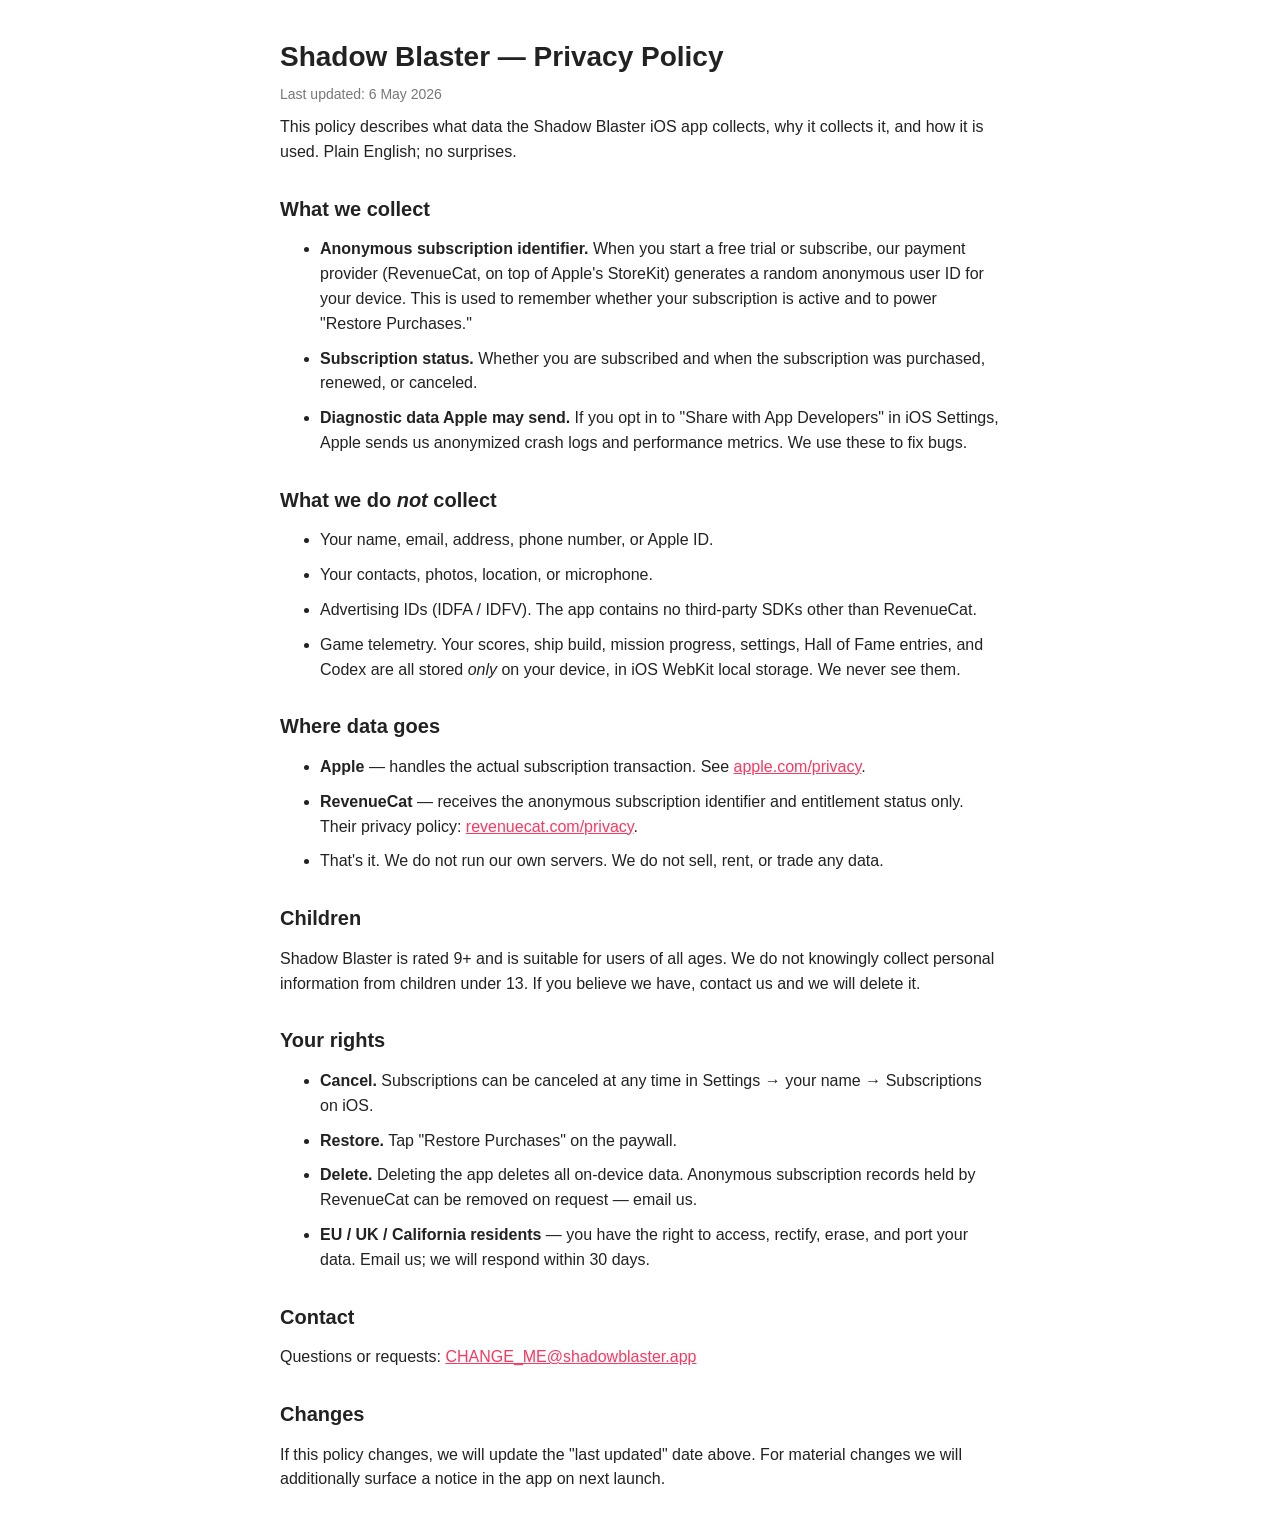
==== docs/privacy-policy.html @ b92489a0 "Privacy policy template + ignore .claude/ session artifacts - docs/privacy-policy.html: drop-in temp" ====
<!doctype html>
<html lang="en">
<head>
  <meta charset="utf-8">
  <meta name="viewport" content="width=device-width, initial-scale=1">
  <title>Shadow Blaster — Privacy Policy</title>
  <style>
    body { font: 16px/1.55 -apple-system, BlinkMacSystemFont, "Helvetica Neue", Arial, sans-serif;
           max-width: 720px; margin: 40px auto; padding: 0 22px; color: #222; }
    h1, h2 { line-height: 1.2; }
    h1 { font-size: 28px; margin-bottom: 4px; }
    h2 { margin-top: 32px; font-size: 20px; }
    p, li { margin: 10px 0; }
    code { background: #f3f3f6; padding: 2px 5px; border-radius: 3px; font-size: 13px; }
    .muted { color: #777; font-size: 14px; }
    a { color: #ff365f; }
  </style>
</head>
<body>

<h1>Shadow Blaster — Privacy Policy</h1>
<p class="muted">Last updated: 6 May 2026</p>

<p>This policy describes what data the Shadow Blaster iOS app collects, why it
collects it, and how it is used. Plain English; no surprises.</p>

<h2>What we collect</h2>
<ul>
  <li><strong>Anonymous subscription identifier.</strong> When you start a free
    trial or subscribe, our payment provider (RevenueCat, on top of Apple's
    StoreKit) generates a random anonymous user ID for your device. This is
    used to remember whether your subscription is active and to power
    "Restore Purchases."</li>
  <li><strong>Subscription status.</strong> Whether you are subscribed and
    when the subscription was purchased, renewed, or canceled.</li>
  <li><strong>Diagnostic data Apple may send.</strong> If you opt in to
    "Share with App Developers" in iOS Settings, Apple sends us anonymized
    crash logs and performance metrics. We use these to fix bugs.</li>
</ul>

<h2>What we do <em>not</em> collect</h2>
<ul>
  <li>Your name, email, address, phone number, or Apple ID.</li>
  <li>Your contacts, photos, location, or microphone.</li>
  <li>Advertising IDs (IDFA / IDFV). The app contains no third-party SDKs
    other than RevenueCat.</li>
  <li>Game telemetry. Your scores, ship build, mission progress, settings,
    Hall of Fame entries, and Codex are all stored <em>only</em> on your
    device, in iOS WebKit local storage. We never see them.</li>
</ul>

<h2>Where data goes</h2>
<ul>
  <li><strong>Apple</strong> — handles the actual subscription transaction.
    See <a href="https://www.apple.com/legal/privacy/">apple.com/privacy</a>.</li>
  <li><strong>RevenueCat</strong> — receives the anonymous subscription
    identifier and entitlement status only. Their privacy policy:
    <a href="https://www.revenuecat.com/privacy">revenuecat.com/privacy</a>.</li>
  <li>That's it. We do not run our own servers. We do not sell, rent, or
    trade any data.</li>
</ul>

<h2>Children</h2>
<p>Shadow Blaster is rated 9+ and is suitable for users of all ages. We do
not knowingly collect personal information from children under 13. If you
believe we have, contact us and we will delete it.</p>

<h2>Your rights</h2>
<ul>
  <li><strong>Cancel.</strong> Subscriptions can be canceled at any time in
    Settings → your name → Subscriptions on iOS.</li>
  <li><strong>Restore.</strong> Tap "Restore Purchases" on the paywall.</li>
  <li><strong>Delete.</strong> Deleting the app deletes all on-device data.
    Anonymous subscription records held by RevenueCat can be removed on
    request — email us.</li>
  <li><strong>EU / UK / California residents</strong> — you have the right
    to access, rectify, erase, and port your data. Email us; we will respond
    within 30 days.</li>
</ul>

<h2>Contact</h2>
<p>Questions or requests: <a href="mailto:CHANGE_ME@shadowblaster.app">CHANGE_ME@shadowblaster.app</a></p>

<h2>Changes</h2>
<p>If this policy changes, we will update the "last updated" date above. For
material changes we will additionally surface a notice in the app on next
launch.</p>

</body>
</html>
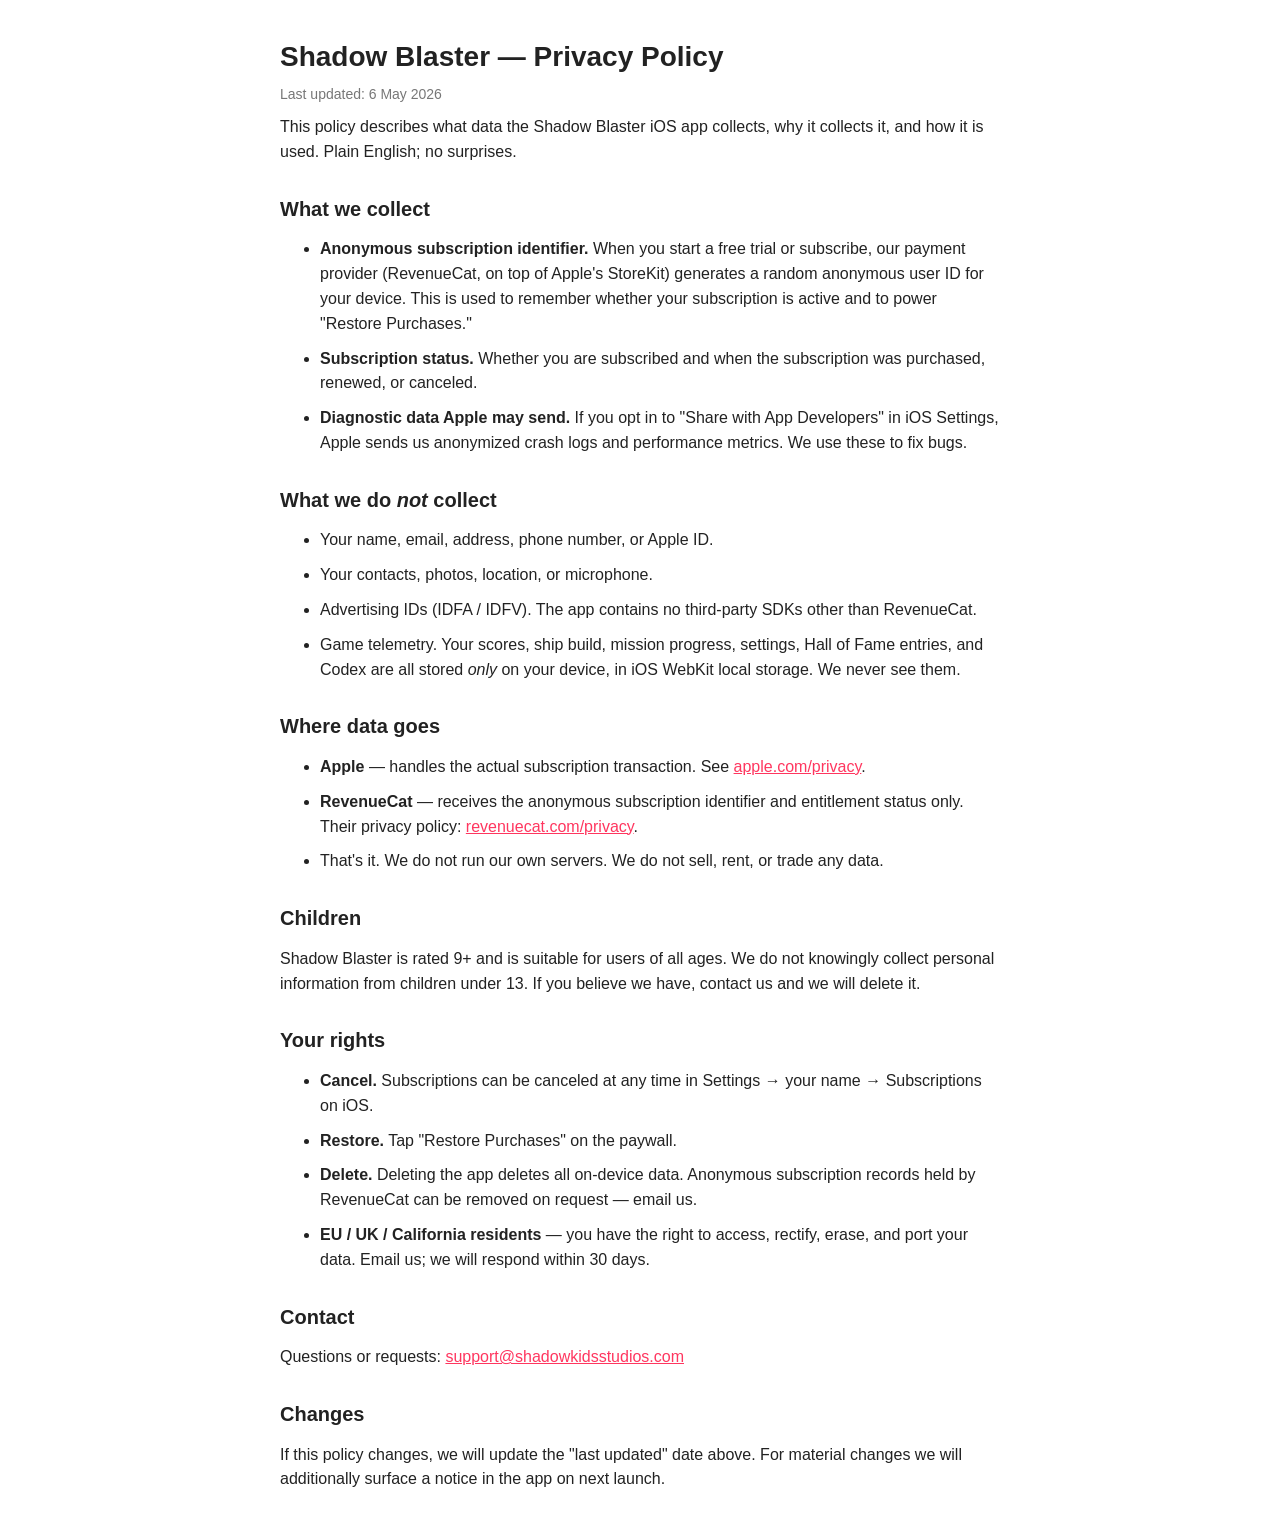
==== commit 3d843ed3: "Real support email + GitHub Pages privacy URL - privacy-policy.html: contact is now support@shadowki" ====
--- a/docs/privacy-policy.html
+++ b/docs/privacy-policy.html
@@ -79,7 +79,7 @@
 </ul>
 
 <h2>Contact</h2>
-<p>Questions or requests: <a href="mailto:CHANGE_ME@shadowblaster.app">CHANGE_ME@shadowblaster.app</a></p>
+<p>Questions or requests: <a href="mailto:support@shadowkidsstudios.com">support@shadowkidsstudios.com</a></p>
 
 <h2>Changes</h2>
 <p>If this policy changes, we will update the "last updated" date above. For
